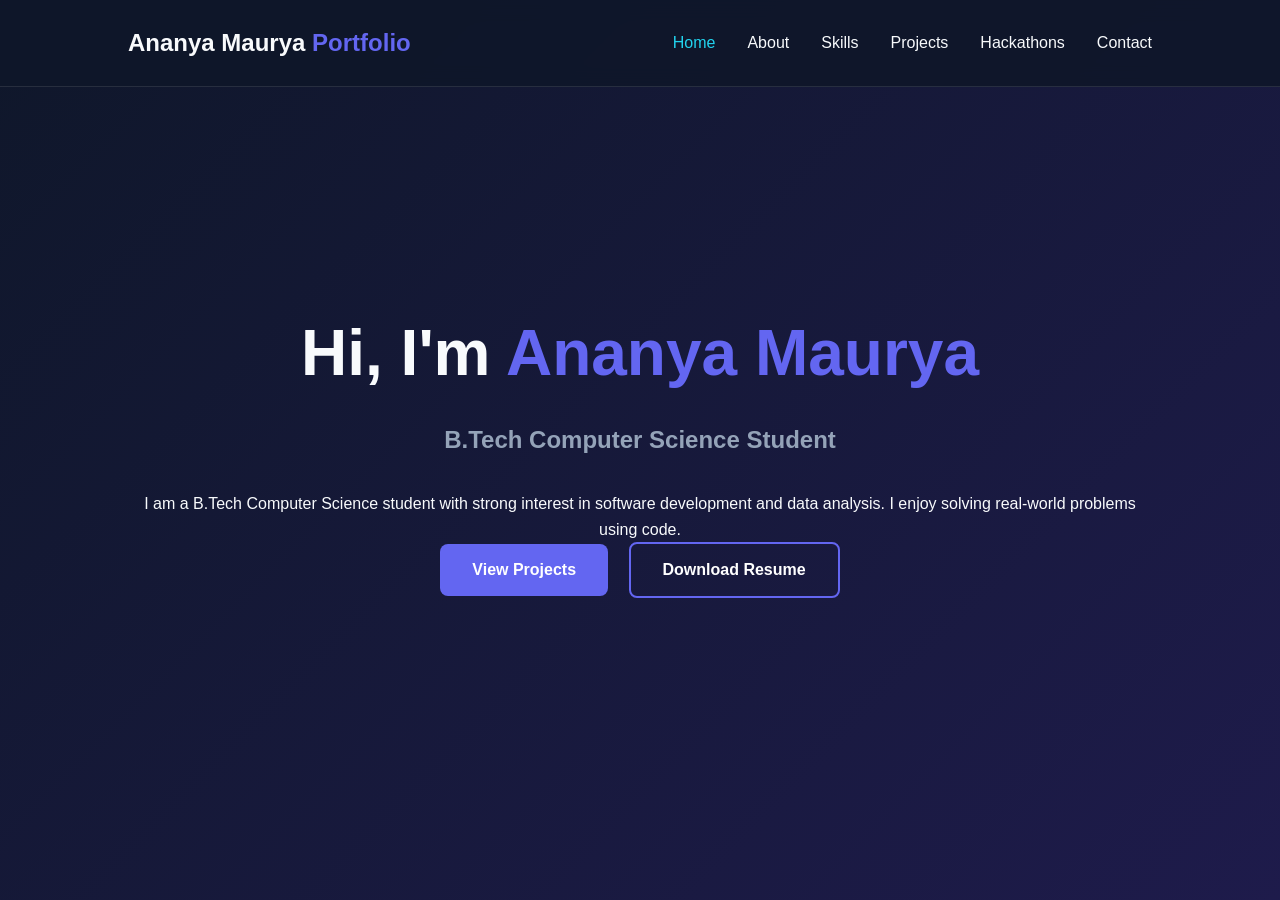
==== index.html @ 2896975a "Initial commit:Portfolio" ====
<!DOCTYPE html>
<html lang="en">
<head>
    <meta charset="UTF-8">
    <meta name="viewport" content="width=device-width, initial-scale=1.0">
    <title>Portfolio | Home</title>
    <link rel="stylesheet" href="style.css">
</head>
<body>
    <nav class="navbar">
        <div class="logo">Ananya Maurya<span> Portfolio</span></div>
        <ul class="nav-links">
            <li><a href="index.html" class="active">Home</a></li>
            <li><a href="about.html">About</a></li>
            <li><a href="skills.html">Skills</a></li>
            <li><a href="projects.html">Projects</a></li>
            <li><a href="hackathons.html">Hackathons</a></li>
            <li><a href="contact.html">Contact</a></li>
        </ul>
    </nav>

    <section class="hero fade-in">
        <div class="hero-content">
            <h1>Hi, I'm <span class="highlight">Ananya Maurya</span></h1>
            <h3>B.Tech Computer Science Student</h3>
            <p>I am a B.Tech Computer Science student with strong interest in software development and data analysis. I enjoy solving real-world problems using code.</p>
            <div class="hero-btns">
                <a href="projects.html" class="btn primary">View Projects</a>
                <a href="Ananya_resume.pdf" class="btn secondary">Download Resume</a>
            </div>
        </div>
    </section>

    <script src="script.js"></script>
</body>
</html>
---- style.css ----
/* Core Variables & Reset */
:root {
    --primary: #6366f1;
    --secondary: #a855f7;
    --bg-dark: #0f172a;
    --bg-card: rgba(30, 41, 59, 0.7);
    --text-white: #f8fafc;
    --text-gray: #94a3b8;
    --accent: #22d3ee;
}

* {
    margin: 0;
    padding: 0;
    box-sizing: border-box;
    font-family: 'Segoe UI', Tahoma, Geneva, Verdana, sans-serif;
}

body {
    background: linear-gradient(135deg, #0f172a 0%, #1e1b4b 100%);
    color: var(--text-white);
    min-height: 100vh;
    line-height: 1.6;
}

/* Navbar */
.navbar {
    position: fixed;
    top: 0;
    width: 100%;
    display: flex;
    justify-content: space-between;
    align-items: center;
    padding: 1.5rem 10%;
    background: rgba(15, 23, 42, 0.9);
    backdrop-filter: blur(10px);
    z-index: 1000;
    border-bottom: 1px solid rgba(255, 255, 255, 0.1);
}

.logo {
    font-size: 1.5rem;
    font-weight: bold;
}

.logo span {
    color: var(--primary);
}

.nav-links {
    display: flex;
    list-style: none;
}

.nav-links li {
    margin-left: 2rem;
}

.nav-links a {
    text-decoration: none;
    color: var(--text-white);
    font-weight: 500;
    transition: 0.3s;
}

.nav-links a:hover, .nav-links a.active {
    color: var(--accent);
}

/* Hero Section */
.hero {
    height: 100vh;
    display: flex;
    align-items: center;
    justify-content: center;
    text-align: center;
    padding: 0 10%;
}

.highlight {
    color: var(--primary);
}

.hero h1 { font-size: 4rem; margin-bottom: 1rem; }
.hero h3 { font-size: 1.5rem; color: var(--text-gray); margin-bottom: 2rem; }

/* Buttons */
.btn {
    padding: 0.8rem 2rem;
    border-radius: 8px;
    text-decoration: none;
    font-weight: bold;
    transition: 0.3s;
    margin: 0 0.5rem;
    display: inline-block;
}

.primary { background: var(--primary); color: white; }
.secondary { border: 2px solid var(--primary); color: white; }
.primary:hover { background: var(--secondary); transform: translateY(-3px); }

/* Containers & Grid */
.container { padding: 100px 10%; min-height: 100vh; }
.section-title { font-size: 2.5rem; margin-bottom: 3rem; text-align: center; }

.skills-grid, .projects-grid {
    display: grid;
    grid-template-columns: repeat(auto-fit, minmax(280px, 1fr));
    gap: 2rem;
}

/* Cards */
.skill-card, .project-card, .contact-card {
    background: var(--bg-card);
    padding: 2rem;
    border-radius: 15px;
    border: 1px solid rgba(255, 255, 255, 0.1);
    transition: 0.3s;
}

.project-card:hover { border-color: var(--accent); transform: scale(1.02); }

/* Progress Bars */
.progress-section { margin-top: 3rem; max-width: 600px; margin-inline: auto; }
.skill-bar { margin-bottom: 1.5rem; }
.bar-bg { background: #334155; height: 10px; border-radius: 5px; margin-top: 5px; }
.bar-fill { background: var(--accent); height: 100%; border-radius: 5px; }

/* Hackathons */
.hack-item {
    background: var(--bg-card);
    padding: 1.5rem;
    border-left: 4px solid var(--primary);
    margin-bottom: 1.5rem;
}

.hack-status { color: var(--accent); font-size: 0.8rem; font-weight: bold; text-transform: uppercase; }
.status-done { color: #10b981; }

/* Animations */
.fade-in {
    animation: fadeIn 1s ease-in;
}

@keyframes fadeIn {
    from { opacity: 0; transform: translateY(20px); }
    to { opacity: 1; transform: translateY(0); }
}

/* Mobile Responsive */
@media (max-width: 768px) {
    .nav-links { display: none; } /* Add burger menu for full production */
    .hero h1 { font-size: 2.5rem; }
}
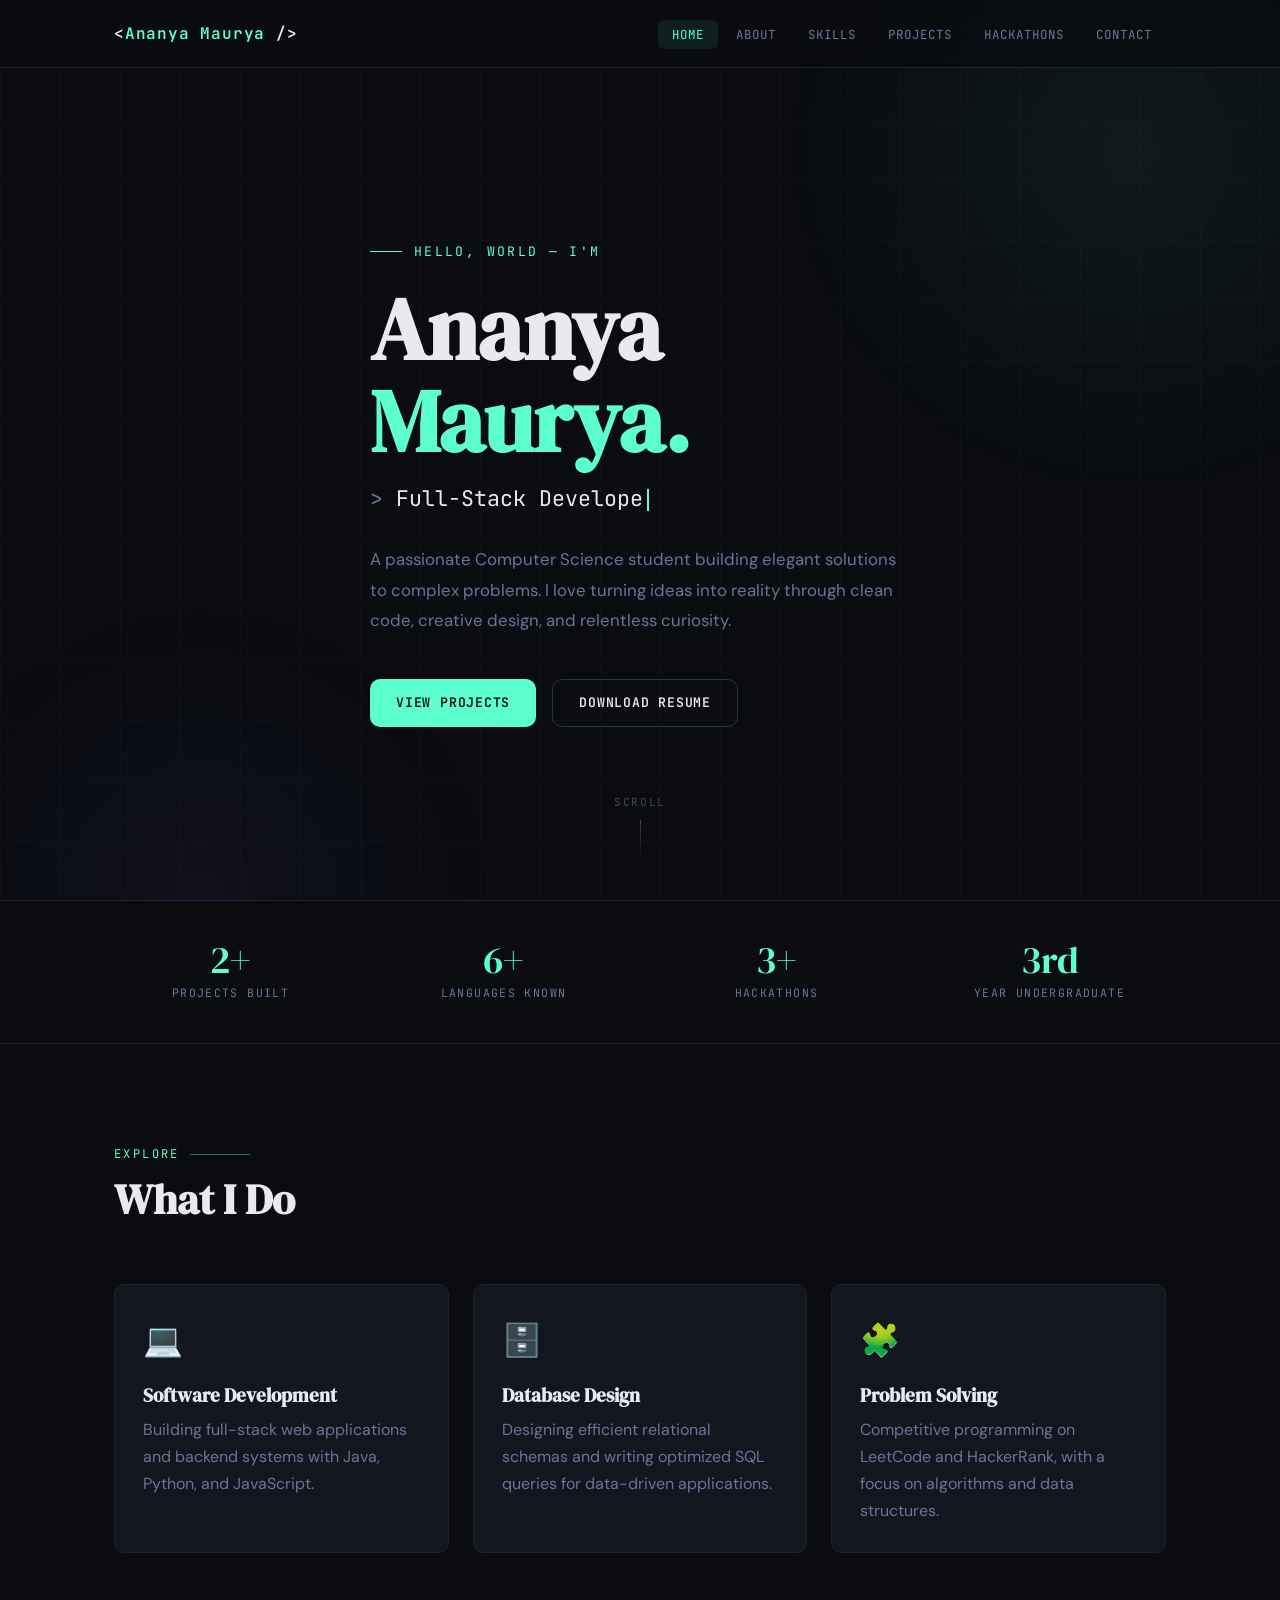
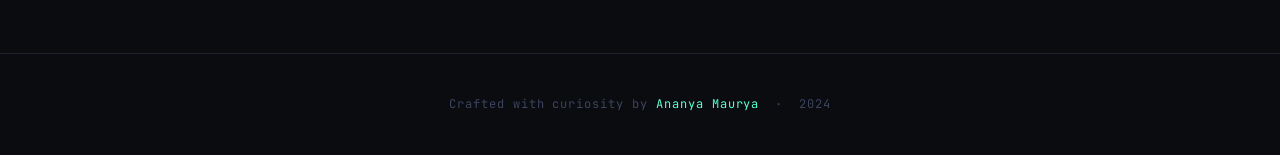
==== commit 560f51db: "Updated full portfolio(multi-page)" ====
--- a/index.html
+++ b/index.html
@@ -1,36 +1,127 @@
 <!DOCTYPE html>
 <html lang="en">
 <head>
-    <meta charset="UTF-8">
-    <meta name="viewport" content="width=device-width, initial-scale=1.0">
-    <title>Portfolio | Home</title>
-    <link rel="stylesheet" href="style.css">
+  <meta charset="UTF-8" />
+  <meta name="viewport" content="width=device-width, initial-scale=1.0" />
+  <meta name="description" content="Aryan Sharma — B.Tech CSE Student, Developer & Problem Solver" />
+  <title>Aryan Sharma — Portfolio</title>
+  <link rel="stylesheet" href="style.css" />
 </head>
 <body>
-    <nav class="navbar">
-        <div class="logo">Ananya Maurya<span> Portfolio</span></div>
-        <ul class="nav-links">
-            <li><a href="index.html" class="active">Home</a></li>
-            <li><a href="about.html">About</a></li>
-            <li><a href="skills.html">Skills</a></li>
-            <li><a href="projects.html">Projects</a></li>
-            <li><a href="hackathons.html">Hackathons</a></li>
-            <li><a href="contact.html">Contact</a></li>
-        </ul>
-    </nav>
 
-    <section class="hero fade-in">
-        <div class="hero-content">
-            <h1>Hi, I'm <span class="highlight">Ananya Maurya</span></h1>
-            <h3>B.Tech Computer Science Student</h3>
-            <p>I am a B.Tech Computer Science student with strong interest in software development and data analysis. I enjoy solving real-world problems using code.</p>
-            <div class="hero-btns">
-                <a href="projects.html" class="btn primary">View Projects</a>
-                <a href="Ananya_resume.pdf" class="btn secondary">Download Resume</a>
-            </div>
+  <!-- ── Navbar ─────────────────────────────────────────── -->
+  <nav class="navbar" role="navigation" aria-label="Main navigation">
+    <div class="nav-inner">
+      <a href="index.html" class="nav-logo mono">&lt;<span>Ananya Maurya</span> /&gt;</a>
+      <ul class="nav-links" role="list">
+        <li><a href="index.html">Home</a></li>
+        <li><a href="about.html">About</a></li>
+        <li><a href="skills.html">Skills</a></li>
+        <li><a href="projects.html">Projects</a></li>
+        <li><a href="hackathons.html">Hackathons</a></li>
+        <li><a href="contact.html">Contact</a></li>
+      </ul>
+      <button class="nav-toggle" aria-label="Toggle menu" aria-expanded="false">
+        <span></span><span></span><span></span>
+      </button>
+    </div>
+  </nav>
+
+  <!-- ── Hero ───────────────────────────────────────────── -->
+  <main>
+    <section class="hero">
+      <div class="hero-glow"  aria-hidden="true"></div>
+      <div class="hero-glow-2" aria-hidden="true"></div>
+
+      <div class="container hero-content">
+        <p class="hero-pretitle fade-in stagger-child">Hello, World — I'm</p>
+
+        <h1 class="hero-name fade-in stagger-child">
+          Ananya<br><span class="accent">Maurya.</span>
+        </h1>
+
+        <p class="hero-role fade-in stagger-child">
+          &gt;&nbsp;<span class="role-text"></span><span class="cursor" aria-hidden="true"></span>
+        </p>
+
+        <p class="hero-desc fade-in stagger-child">
+          A passionate Computer Science student building elegant solutions to complex problems.
+          I love turning ideas into reality through clean code, creative design, and relentless curiosity.
+        </p>
+
+        <div class="hero-cta fade-in stagger-child">
+          <a href="projects.html" class="btn btn-primary">View Projects</a>
+          <a href="Ananya_resume.pdf" class="btn btn-outline" download>Download Resume</a>
         </div>
+      </div>
+
+      <div class="hero-scroll" aria-hidden="true">scroll</div>
     </section>
 
-    <script src="script.js"></script>
+    <!-- ── Stats ──────────────────────────────────────────── -->
+    <section class="stats-strip" aria-label="Quick stats">
+      <div class="container">
+        <div class="stats-grid">
+          <div class="fade-in">
+            <div class="stat-number">2+</div>
+            <div class="stat-label">Projects Built</div>
+          </div>
+          <div class="fade-in">
+            <div class="stat-number">6+</div>
+            <div class="stat-label">Languages Known</div>
+          </div>
+          <div class="fade-in">
+            <div class="stat-number">3+</div>
+            <div class="stat-label">Hackathons</div>
+          </div>
+          <div class="fade-in">
+            <div class="stat-number">3rd</div>
+            <div class="stat-label">Year Undergraduate</div>
+          </div>
+        </div>
+      </div>
+    </section>
+
+    <!-- ── Quick links ────────────────────────────────────── -->
+    <section class="section">
+      <div class="container">
+        <div class="section-label">Explore</div>
+        <h2 class="section-title">What I Do</h2>
+
+        <div class="projects-grid">
+
+          <article class="card fade-in">
+            <div style="font-size:2rem;margin-bottom:16px;">💻</div>
+            <h3 style="margin-bottom:10px;">Software Development</h3>
+            <p>Building full-stack web applications and backend systems with Java, Python, and JavaScript.</p>
+          </article>
+
+          <article class="card fade-in">
+            <div style="font-size:2rem;margin-bottom:16px;">🗄️</div>
+            <h3 style="margin-bottom:10px;">Database Design</h3>
+            <p>Designing efficient relational schemas and writing optimized SQL queries for data-driven applications.</p>
+          </article>
+
+          <article class="card fade-in">
+            <div style="font-size:2rem;margin-bottom:16px;">🧩</div>
+            <h3 style="margin-bottom:10px;">Problem Solving</h3>
+            <p>Competitive programming on LeetCode and HackerRank, with a focus on algorithms and data structures.</p>
+          </article>
+
+        </div>
+      </div>
+    </section>
+  </main>
+
+  <!-- ── Footer ─────────────────────────────────────────── -->
+  <footer class="footer" role="contentinfo">
+    <div class="container">
+      <p class="footer-text">
+        Crafted with curiosity by <a href="index.html">Ananya Maurya</a> &nbsp;·&nbsp; 2024
+      </p>
+    </div>
+  </footer>
+
+  <script src="script.js"></script>
 </body>
-</html>+</html>
--- a/style.css
+++ b/style.css
@@ -1,154 +1,1074 @@
-/* Core Variables & Reset */
+/* ============================================================
+   PORTFOLIO — style.css
+   Theme: Dark terminal-meets-editorial
+   Fonts: DM Serif Display + JetBrains Mono + DM Sans
+   ============================================================ */
+ 
+@import url('https://fonts.googleapis.com/css2?family=DM+Serif+Display:ital@0;1&family=JetBrains+Mono:wght@300;400;600&family=DM+Sans:ital,opsz,wght@0,9..40,300;0,9..40,400;0,9..40,500;0,9..40,600;1,9..40,300&display=swap');
+ 
+/* ── Variables ───────────────────────────────────────────── */
 :root {
-    --primary: #6366f1;
-    --secondary: #a855f7;
-    --bg-dark: #0f172a;
-    --bg-card: rgba(30, 41, 59, 0.7);
-    --text-white: #f8fafc;
-    --text-gray: #94a3b8;
-    --accent: #22d3ee;
-}
-
-* {
-    margin: 0;
-    padding: 0;
-    box-sizing: border-box;
-    font-family: 'Segoe UI', Tahoma, Geneva, Verdana, sans-serif;
-}
-
+  --bg:          #0a0c10;
+  --bg-2:        #0f1117;
+  --bg-card:     #13161e;
+  --border:      #1e2230;
+  --border-glow: #2a3050;
+  --accent:      #5dffce;
+  --accent-2:    #7c6aff;
+  --accent-warm: #ff6b6b;
+  --text:        #e8eaf0;
+  --text-muted:  #6b7499;
+  --text-dim:    #3d4460;
+  --mono:        'JetBrains Mono', monospace;
+  --serif:       'DM Serif Display', serif;
+  --sans:        'DM Sans', sans-serif;
+  --radius:      10px;
+  --nav-h:       68px;
+  --transition:  0.3s cubic-bezier(0.4, 0, 0.2, 1);
+}
+ 
+/* ── Reset ───────────────────────────────────────────────── */
+*, *::before, *::after { box-sizing: border-box; margin: 0; padding: 0; }
+ 
+html { scroll-behavior: smooth; font-size: 16px; }
+ 
 body {
-    background: linear-gradient(135deg, #0f172a 0%, #1e1b4b 100%);
-    color: var(--text-white);
-    min-height: 100vh;
-    line-height: 1.6;
-}
-
-/* Navbar */
+  font-family: var(--sans);
+  background: var(--bg);
+  color: var(--text);
+  line-height: 1.7;
+  min-height: 100vh;
+  overflow-x: hidden;
+}
+ 
+/* Background grid texture */
+body::before {
+  content: '';
+  position: fixed;
+  inset: 0;
+  background-image:
+    linear-gradient(var(--border) 1px, transparent 1px),
+    linear-gradient(90deg, var(--border) 1px, transparent 1px);
+  background-size: 60px 60px;
+  opacity: 0.25;
+  pointer-events: none;
+  z-index: 0;
+}
+ 
+/* ── Typography ──────────────────────────────────────────── */
+h1, h2, h3 { font-family: var(--serif); line-height: 1.15; color: var(--text); }
+h1 { font-size: clamp(2.4rem, 6vw, 4.2rem); }
+h2 { font-size: clamp(1.8rem, 4vw, 2.6rem); }
+h3 { font-size: 1.2rem; }
+p  { color: var(--text-muted); }
+a  { color: inherit; text-decoration: none; }
+ 
+.mono { font-family: var(--mono); }
+ 
+/* ── Layout helpers ──────────────────────────────────────── */
+.container {
+  max-width: 1100px;
+  margin: 0 auto;
+  padding: 0 24px;
+  position: relative;
+  z-index: 1;
+}
+ 
+.section {
+  padding: 100px 0;
+}
+ 
+.section-label {
+  font-family: var(--mono);
+  font-size: 0.75rem;
+  letter-spacing: 0.2em;
+  text-transform: uppercase;
+  color: var(--accent);
+  margin-bottom: 12px;
+  display: flex;
+  align-items: center;
+  gap: 10px;
+}
+.section-label::after {
+  content: '';
+  flex: 1;
+  max-width: 60px;
+  height: 1px;
+  background: var(--accent);
+  opacity: 0.4;
+}
+ 
+.section-title {
+  margin-bottom: 60px;
+}
+ 
+/* ── Navbar ──────────────────────────────────────────────── */
 .navbar {
+  position: fixed;
+  top: 0; left: 0; right: 0;
+  height: var(--nav-h);
+  z-index: 1000;
+  background: rgba(10, 12, 16, 0.85);
+  backdrop-filter: blur(18px);
+  -webkit-backdrop-filter: blur(18px);
+  border-bottom: 1px solid var(--border);
+  display: flex;
+  align-items: center;
+}
+ 
+.nav-inner {
+  width: 100%;
+  max-width: 1100px;
+  margin: 0 auto;
+  padding: 0 24px;
+  display: flex;
+  align-items: center;
+  justify-content: space-between;
+}
+ 
+.nav-logo {
+  font-family: var(--mono);
+  font-size: 1rem;
+  font-weight: 600;
+  color: var(--text);
+  letter-spacing: 0.05em;
+}
+ 
+.nav-logo span { color: var(--accent); }
+ 
+.nav-links {
+  display: flex;
+  align-items: center;
+  gap: 4px;
+  list-style: none;
+}
+ 
+.nav-links a {
+  font-family: var(--mono);
+  font-size: 0.78rem;
+  letter-spacing: 0.08em;
+  text-transform: uppercase;
+  color: var(--text-muted);
+  padding: 6px 14px;
+  border-radius: 6px;
+  transition: color var(--transition), background var(--transition);
+}
+ 
+.nav-links a:hover {
+  color: var(--text);
+  background: var(--bg-card);
+}
+ 
+.nav-links a.active {
+  color: var(--accent);
+  background: rgba(93, 255, 206, 0.08);
+}
+ 
+/* Hamburger */
+.nav-toggle {
+  display: none;
+  flex-direction: column;
+  gap: 5px;
+  cursor: pointer;
+  padding: 6px;
+  background: none;
+  border: none;
+}
+.nav-toggle span {
+  display: block;
+  width: 24px;
+  height: 2px;
+  background: var(--text);
+  border-radius: 2px;
+  transition: var(--transition);
+}
+.nav-toggle.open span:nth-child(1) { transform: translateY(7px) rotate(45deg); }
+.nav-toggle.open span:nth-child(2) { opacity: 0; }
+.nav-toggle.open span:nth-child(3) { transform: translateY(-7px) rotate(-45deg); }
+ 
+/* ── Buttons ─────────────────────────────────────────────── */
+.btn {
+  display: inline-flex;
+  align-items: center;
+  gap: 8px;
+  padding: 12px 26px;
+  border-radius: var(--radius);
+  font-family: var(--mono);
+  font-size: 0.82rem;
+  font-weight: 600;
+  letter-spacing: 0.06em;
+  text-transform: uppercase;
+  cursor: pointer;
+  border: none;
+  transition: var(--transition);
+}
+ 
+.btn-primary {
+  background: var(--accent);
+  color: #0a0c10;
+}
+.btn-primary:hover {
+  background: #fff;
+  transform: translateY(-2px);
+  box-shadow: 0 0 30px rgba(93, 255, 206, 0.35);
+}
+ 
+.btn-outline {
+  background: transparent;
+  color: var(--text);
+  border: 1px solid var(--border-glow);
+}
+.btn-outline:hover {
+  border-color: var(--accent);
+  color: var(--accent);
+  transform: translateY(-2px);
+}
+ 
+.btn-ghost {
+  background: transparent;
+  color: var(--accent);
+  border: 1px solid rgba(93,255,206,0.3);
+  padding: 8px 18px;
+  font-size: 0.76rem;
+}
+.btn-ghost:hover {
+  background: rgba(93,255,206,0.08);
+  border-color: var(--accent);
+}
+ 
+/* ── Card base ───────────────────────────────────────────── */
+.card {
+  background: var(--bg-card);
+  border: 1px solid var(--border);
+  border-radius: var(--radius);
+  padding: 28px;
+  transition: border-color var(--transition), transform var(--transition), box-shadow var(--transition);
+}
+.card:hover {
+  border-color: var(--border-glow);
+  transform: translateY(-4px);
+  box-shadow: 0 16px 48px rgba(0,0,0,0.4);
+}
+ 
+/* ── Tag / Badge ─────────────────────────────────────────── */
+.tag {
+  display: inline-block;
+  font-family: var(--mono);
+  font-size: 0.7rem;
+  padding: 3px 10px;
+  border-radius: 100px;
+  border: 1px solid var(--border-glow);
+  color: var(--text-muted);
+  letter-spacing: 0.05em;
+}
+ 
+.tag-accent {
+  border-color: rgba(93,255,206,0.3);
+  color: var(--accent);
+  background: rgba(93,255,206,0.06);
+}
+ 
+.tag-purple {
+  border-color: rgba(124,106,255,0.3);
+  color: var(--accent-2);
+  background: rgba(124,106,255,0.06);
+}
+ 
+.tag-red {
+  border-color: rgba(255,107,107,0.3);
+  color: var(--accent-warm);
+  background: rgba(255,107,107,0.06);
+}
+ 
+/* ── Divider ─────────────────────────────────────────────── */
+.divider {
+  height: 1px;
+  background: linear-gradient(90deg, transparent, var(--border-glow), transparent);
+  margin: 0;
+}
+ 
+/* ── Scroll fade-in ──────────────────────────────────────── */
+.fade-in {
+  opacity: 0;
+  transform: translateY(24px);
+  transition: opacity 0.6s ease, transform 0.6s ease;
+}
+.fade-in.visible {
+  opacity: 1;
+  transform: translateY(0);
+}
+ 
+/* ── Cursor blink ────────────────────────────────────────── */
+.cursor {
+  display: inline-block;
+  width: 2px;
+  height: 1em;
+  background: var(--accent);
+  margin-left: 4px;
+  vertical-align: middle;
+  animation: blink 1s step-end infinite;
+}
+@keyframes blink { 50% { opacity: 0; } }
+ 
+/* ── Glow line decoration ────────────────────────────────── */
+.glow-line {
+  width: 48px;
+  height: 3px;
+  background: linear-gradient(90deg, var(--accent), var(--accent-2));
+  border-radius: 2px;
+  margin-bottom: 24px;
+}
+ 
+/* ============================================================
+   HOME PAGE
+   ============================================================ */
+ 
+.hero {
+  min-height: 100vh;
+  display: flex;
+  align-items: center;
+  position: relative;
+  overflow: hidden;
+}
+ 
+.hero-glow {
+  position: absolute;
+  top: -200px;
+  right: -200px;
+  width: 700px;
+  height: 700px;
+  background: radial-gradient(circle, rgba(93,255,206,0.06) 0%, transparent 70%);
+  pointer-events: none;
+}
+ 
+.hero-glow-2 {
+  position: absolute;
+  bottom: -300px;
+  left: -100px;
+  width: 600px;
+  height: 600px;
+  background: radial-gradient(circle, rgba(124,106,255,0.05) 0%, transparent 70%);
+  pointer-events: none;
+}
+ 
+.hero-content {
+  padding-top: var(--nav-h);
+  position: relative;
+  z-index: 1;
+}
+ 
+.hero-pretitle {
+  font-family: var(--mono);
+  font-size: 0.82rem;
+  color: var(--accent);
+  letter-spacing: 0.18em;
+  text-transform: uppercase;
+  margin-bottom: 20px;
+  display: flex;
+  align-items: center;
+  gap: 12px;
+}
+ 
+.hero-pretitle::before {
+  content: '';
+  width: 32px;
+  height: 1px;
+  background: var(--accent);
+}
+ 
+.hero-name {
+  font-family: var(--serif);
+  font-size: clamp(3rem, 8vw, 5.5rem);
+  line-height: 1.05;
+  margin-bottom: 12px;
+}
+ 
+.hero-name .accent { color: var(--accent); }
+ 
+.hero-role {
+  font-family: var(--mono);
+  font-size: clamp(1rem, 2.5vw, 1.35rem);
+  color: var(--text-muted);
+  margin-bottom: 28px;
+}
+ 
+.hero-role .role-text { color: var(--text); }
+ 
+.hero-desc {
+  max-width: 540px;
+  font-size: 1.05rem;
+  color: var(--text-muted);
+  margin-bottom: 44px;
+  line-height: 1.8;
+}
+ 
+.hero-cta {
+  display: flex;
+  gap: 16px;
+  flex-wrap: wrap;
+}
+ 
+.hero-scroll {
+  position: absolute;
+  bottom: 40px;
+  left: 50%;
+  transform: translateX(-50%);
+  display: flex;
+  flex-direction: column;
+  align-items: center;
+  gap: 8px;
+  font-family: var(--mono);
+  font-size: 0.7rem;
+  letter-spacing: 0.15em;
+  text-transform: uppercase;
+  color: var(--text-dim);
+  animation: bounce 2s ease-in-out infinite;
+}
+ 
+.hero-scroll::after {
+  content: '';
+  width: 1px;
+  height: 40px;
+  background: linear-gradient(to bottom, var(--text-dim), transparent);
+}
+ 
+@keyframes bounce {
+  0%, 100% { transform: translateX(-50%) translateY(0); }
+  50%       { transform: translateX(-50%) translateY(-8px); }
+}
+ 
+/* Stats strip */
+.stats-strip {
+  padding: 40px 0;
+  border-top: 1px solid var(--border);
+  border-bottom: 1px solid var(--border);
+}
+ 
+.stats-grid {
+  display: grid;
+  grid-template-columns: repeat(auto-fit, minmax(160px, 1fr));
+  gap: 40px;
+  text-align: center;
+}
+ 
+.stat-number {
+  font-family: var(--serif);
+  font-size: 2.4rem;
+  color: var(--accent);
+  line-height: 1;
+  margin-bottom: 4px;
+}
+ 
+.stat-label {
+  font-family: var(--mono);
+  font-size: 0.72rem;
+  letter-spacing: 0.12em;
+  text-transform: uppercase;
+  color: var(--text-muted);
+}
+ 
+/* ============================================================
+   ABOUT PAGE
+   ============================================================ */
+ 
+.about-grid {
+  display: grid;
+  grid-template-columns: 1fr 1fr;
+  gap: 60px;
+  align-items: start;
+}
+ 
+.about-avatar {
+  position: relative;
+}
+ 
+.avatar-frame {
+  width: 100%;
+  aspect-ratio: 1;
+  background: var(--bg-card);
+  border: 1px solid var(--border);
+  border-radius: var(--radius);
+  display: flex;
+  align-items: center;
+  justify-content: center;
+  overflow: hidden;
+  position: relative;
+}
+ 
+.avatar-initials {
+  font-family: var(--serif);
+  font-size: 6rem;
+  color: var(--border-glow);
+  position: relative;
+  z-index: 1;
+}
+ 
+.avatar-frame::before {
+  content: '';
+  position: absolute;
+  inset: 0;
+  background: radial-gradient(circle at 30% 30%, rgba(93,255,206,0.08), transparent 60%);
+}
+ 
+.avatar-badge {
+  position: absolute;
+  bottom: -12px;
+  right: -12px;
+  background: var(--bg-card);
+  border: 1px solid var(--border);
+  padding: 10px 16px;
+  border-radius: var(--radius);
+  font-family: var(--mono);
+  font-size: 0.75rem;
+  color: var(--accent);
+}
+ 
+.about-text p { margin-bottom: 18px; }
+ 
+.edu-timeline {
+  margin-top: 36px;
+}
+ 
+.edu-item {
+  position: relative;
+  padding-left: 24px;
+  padding-bottom: 28px;
+  border-left: 1px solid var(--border);
+}
+ 
+.edu-item:last-child { border-left-color: transparent; padding-bottom: 0; }
+ 
+.edu-item::before {
+  content: '';
+  position: absolute;
+  left: -5px; top: 4px;
+  width: 9px; height: 9px;
+  border-radius: 50%;
+  background: var(--accent);
+  box-shadow: 0 0 10px rgba(93,255,206,0.5);
+}
+ 
+.edu-year {
+  font-family: var(--mono);
+  font-size: 0.72rem;
+  color: var(--accent);
+  letter-spacing: 0.1em;
+  margin-bottom: 4px;
+}
+ 
+.edu-degree { font-weight: 600; font-size: 0.95rem; margin-bottom: 2px; }
+.edu-school { font-size: 0.85rem; color: var(--text-muted); }
+ 
+.goals-grid {
+  display: grid;
+  grid-template-columns: 1fr 1fr;
+  gap: 16px;
+  margin-top: 20px;
+}
+ 
+.goal-card {
+  background: var(--bg-card);
+  border: 1px solid var(--border);
+  border-radius: var(--radius);
+  padding: 20px;
+  transition: border-color var(--transition);
+}
+.goal-card:hover { border-color: var(--border-glow); }
+ 
+.goal-icon {
+  font-size: 1.4rem;
+  margin-bottom: 8px;
+}
+ 
+.goal-card h4 { font-size: 0.9rem; margin-bottom: 4px; }
+.goal-card p  { font-size: 0.82rem; }
+ 
+/* ============================================================
+   SKILLS PAGE
+   ============================================================ */
+ 
+.skills-categories {
+  display: grid;
+  grid-template-columns: repeat(auto-fit, minmax(300px, 1fr));
+  gap: 28px;
+}
+ 
+.skill-category h3 {
+  font-family: var(--mono);
+  font-size: 0.78rem;
+  letter-spacing: 0.15em;
+  text-transform: uppercase;
+  color: var(--accent);
+  margin-bottom: 20px;
+  padding-bottom: 12px;
+  border-bottom: 1px solid var(--border);
+}
+ 
+.skill-item {
+  margin-bottom: 18px;
+}
+ 
+.skill-header {
+  display: flex;
+  justify-content: space-between;
+  align-items: center;
+  margin-bottom: 8px;
+}
+ 
+.skill-name {
+  font-family: var(--mono);
+  font-size: 0.85rem;
+  color: var(--text);
+}
+ 
+.skill-pct {
+  font-family: var(--mono);
+  font-size: 0.75rem;
+  color: var(--text-muted);
+}
+ 
+.skill-bar {
+  height: 4px;
+  background: var(--border);
+  border-radius: 100px;
+  overflow: hidden;
+}
+ 
+.skill-fill {
+  height: 100%;
+  border-radius: 100px;
+  background: linear-gradient(90deg, var(--accent), var(--accent-2));
+  width: 0;
+  transition: width 1s cubic-bezier(0.4, 0, 0.2, 1);
+}
+ 
+.skill-fill.animated { width: var(--w); }
+ 
+/* Tech cloud */
+.tech-cloud {
+  margin-top: 60px;
+  text-align: center;
+}
+ 
+.tech-cloud h3 {
+  font-family: var(--mono);
+  font-size: 0.78rem;
+  letter-spacing: 0.15em;
+  text-transform: uppercase;
+  color: var(--text-muted);
+  margin-bottom: 24px;
+}
+ 
+.tech-tags {
+  display: flex;
+  flex-wrap: wrap;
+  gap: 10px;
+  justify-content: center;
+}
+ 
+/* ============================================================
+   PROJECTS PAGE
+   ============================================================ */
+ 
+.projects-grid {
+  display: grid;
+  grid-template-columns: repeat(auto-fit, minmax(320px, 1fr));
+  gap: 24px;
+}
+ 
+.project-card {
+  background: var(--bg-card);
+  border: 1px solid var(--border);
+  border-radius: var(--radius);
+  overflow: hidden;
+  display: flex;
+  flex-direction: column;
+  transition: border-color var(--transition), transform var(--transition), box-shadow var(--transition);
+}
+ 
+.project-card:hover {
+  border-color: var(--border-glow);
+  transform: translateY(-6px);
+  box-shadow: 0 20px 60px rgba(0,0,0,0.45);
+}
+ 
+.project-banner {
+  height: 160px;
+  display: flex;
+  align-items: center;
+  justify-content: center;
+  position: relative;
+  overflow: hidden;
+}
+ 
+.project-banner .icon {
+  font-size: 2.8rem;
+  position: relative;
+  z-index: 1;
+}
+ 
+.project-body {
+  padding: 24px;
+  display: flex;
+  flex-direction: column;
+  flex: 1;
+}
+ 
+.project-number {
+  font-family: var(--mono);
+  font-size: 0.7rem;
+  color: var(--text-dim);
+  letter-spacing: 0.1em;
+  margin-bottom: 8px;
+}
+ 
+.project-title {
+  font-family: var(--serif);
+  font-size: 1.25rem;
+  color: var(--text);
+  margin-bottom: 10px;
+}
+ 
+.project-desc {
+  font-size: 0.88rem;
+  color: var(--text-muted);
+  line-height: 1.7;
+  margin-bottom: 18px;
+  flex: 1;
+}
+ 
+.project-stack {
+  display: flex;
+  flex-wrap: wrap;
+  gap: 6px;
+  margin-bottom: 20px;
+}
+ 
+.project-links {
+  display: flex;
+  gap: 10px;
+}
+ 
+/* Featured project */
+.project-card.featured {
+  grid-column: 1 / -1;
+  flex-direction: row;
+}
+ 
+.project-card.featured .project-banner {
+  width: 280px;
+  min-width: 280px;
+  height: auto;
+}
+ 
+.project-card.featured .project-body { padding: 32px; }
+ 
+/* ============================================================
+   HACKATHONS PAGE
+   ============================================================ */
+ 
+.hackathons-list {
+  display: flex;
+  flex-direction: column;
+  gap: 20px;
+}
+ 
+.hackathon-card {
+  background: var(--bg-card);
+  border: 1px solid var(--border);
+  border-radius: var(--radius);
+  padding: 28px 32px;
+  display: grid;
+  grid-template-columns: 1fr auto;
+  gap: 20px;
+  align-items: start;
+  transition: border-color var(--transition), transform var(--transition);
+}
+ 
+.hackathon-card:hover {
+  border-color: var(--border-glow);
+  transform: translateX(4px);
+}
+ 
+.hack-meta {
+  display: flex;
+  align-items: center;
+  gap: 12px;
+  margin-bottom: 10px;
+}
+ 
+.hack-date {
+  font-family: var(--mono);
+  font-size: 0.72rem;
+  color: var(--text-dim);
+  letter-spacing: 0.08em;
+}
+ 
+.hack-title {
+  font-family: var(--serif);
+  font-size: 1.3rem;
+  color: var(--text);
+  margin-bottom: 8px;
+}
+ 
+.hack-org {
+  font-family: var(--mono);
+  font-size: 0.75rem;
+  color: var(--accent);
+  margin-bottom: 12px;
+}
+ 
+.hack-desc {
+  font-size: 0.88rem;
+  color: var(--text-muted);
+  max-width: 600px;
+}
+ 
+.hack-tags {
+  display: flex;
+  flex-wrap: wrap;
+  gap: 6px;
+  margin-top: 14px;
+}
+ 
+.status-badge {
+  display: inline-flex;
+  align-items: center;
+  gap: 6px;
+  font-family: var(--mono);
+  font-size: 0.72rem;
+  letter-spacing: 0.08em;
+  padding: 6px 14px;
+  border-radius: 100px;
+  white-space: nowrap;
+}
+ 
+.status-won {
+  background: rgba(93,255,206,0.1);
+  border: 1px solid rgba(93,255,206,0.3);
+  color: var(--accent);
+}
+ 
+.status-participated {
+  background: rgba(124,106,255,0.1);
+  border: 1px solid rgba(124,106,255,0.3);
+  color: var(--accent-2);
+}
+ 
+.status-ongoing {
+  background: rgba(255,107,107,0.1);
+  border: 1px solid rgba(255,107,107,0.3);
+  color: var(--accent-warm);
+}
+ 
+.status-badge .dot {
+  width: 6px;
+  height: 6px;
+  border-radius: 50%;
+  background: currentColor;
+}
+ 
+.status-ongoing .dot { animation: pulse 1.5s ease-in-out infinite; }
+ 
+@keyframes pulse {
+  0%, 100% { opacity: 1; }
+  50%       { opacity: 0.3; }
+}
+ 
+/* ============================================================
+   CONTACT PAGE
+   ============================================================ */
+ 
+.contact-grid {
+  display: grid;
+  grid-template-columns: 1fr 1fr;
+  gap: 60px;
+  align-items: start;
+}
+ 
+.contact-intro p { margin-bottom: 16px; }
+ 
+.contact-email {
+  display: inline-flex;
+  align-items: center;
+  gap: 10px;
+  font-family: var(--mono);
+  font-size: 1rem;
+  color: var(--accent);
+  padding: 14px 20px;
+  border: 1px solid rgba(93,255,206,0.25);
+  border-radius: var(--radius);
+  margin-top: 12px;
+  transition: var(--transition);
+}
+.contact-email:hover {
+  background: rgba(93,255,206,0.06);
+  border-color: var(--accent);
+}
+ 
+.social-links {
+  margin-top: 36px;
+}
+ 
+.social-links h3 {
+  font-family: var(--mono);
+  font-size: 0.75rem;
+  letter-spacing: 0.15em;
+  text-transform: uppercase;
+  color: var(--text-muted);
+  margin-bottom: 16px;
+}
+ 
+.social-list {
+  display: flex;
+  flex-direction: column;
+  gap: 10px;
+}
+ 
+.social-link {
+  display: flex;
+  align-items: center;
+  gap: 14px;
+  padding: 14px 18px;
+  background: var(--bg-card);
+  border: 1px solid var(--border);
+  border-radius: var(--radius);
+  transition: var(--transition);
+  color: var(--text);
+}
+ 
+.social-link:hover {
+  border-color: var(--border-glow);
+  transform: translateX(4px);
+  color: var(--text);
+}
+ 
+.social-link:hover .social-icon { color: var(--accent); }
+ 
+.social-icon {
+  font-size: 1.25rem;
+  width: 32px;
+  text-align: center;
+  transition: color var(--transition);
+  color: var(--text-muted);
+}
+ 
+.social-info { flex: 1; }
+.social-name { font-weight: 600; font-size: 0.9rem; }
+.social-handle { font-family: var(--mono); font-size: 0.76rem; color: var(--text-muted); }
+ 
+.social-arrow { color: var(--text-dim); font-size: 0.9rem; }
+ 
+/* Contact panel right */
+.contact-panel {
+  background: var(--bg-card);
+  border: 1px solid var(--border);
+  border-radius: var(--radius);
+  padding: 36px;
+}
+ 
+.contact-panel h3 {
+  font-family: var(--serif);
+  font-size: 1.4rem;
+  margin-bottom: 8px;
+}
+ 
+.contact-panel > p { margin-bottom: 28px; font-size: 0.9rem; }
+ 
+.form-group { margin-bottom: 18px; }
+ 
+.form-label {
+  display: block;
+  font-family: var(--mono);
+  font-size: 0.72rem;
+  letter-spacing: 0.1em;
+  text-transform: uppercase;
+  color: var(--text-muted);
+  margin-bottom: 8px;
+}
+ 
+.form-input,
+.form-textarea {
+  width: 100%;
+  background: var(--bg);
+  border: 1px solid var(--border);
+  border-radius: var(--radius);
+  padding: 12px 16px;
+  font-family: var(--sans);
+  font-size: 0.9rem;
+  color: var(--text);
+  outline: none;
+  transition: border-color var(--transition);
+}
+ 
+.form-input:focus,
+.form-textarea:focus { border-color: var(--accent); }
+ 
+.form-textarea { resize: vertical; min-height: 120px; }
+ 
+/* ── Footer ──────────────────────────────────────────────── */
+.footer {
+  padding: 40px 0;
+  border-top: 1px solid var(--border);
+  text-align: center;
+  position: relative;
+  z-index: 1;
+}
+ 
+.footer-text {
+  font-family: var(--mono);
+  font-size: 0.75rem;
+  color: var(--text-dim);
+  letter-spacing: 0.08em;
+}
+ 
+.footer-text a { color: var(--accent); transition: opacity var(--transition); }
+.footer-text a:hover { opacity: 0.7; }
+ 
+/* ── Page header (inner pages) ───────────────────────────── */
+.page-header {
+  padding: calc(var(--nav-h) + 80px) 0 80px;
+  position: relative;
+  overflow: hidden;
+}
+ 
+.page-header-glow {
+  position: absolute;
+  top: -100px; left: -100px;
+  width: 500px; height: 500px;
+  background: radial-gradient(circle, rgba(93,255,206,0.05), transparent 70%);
+  pointer-events: none;
+}
+ 
+/* ============================================================
+   RESPONSIVE
+   ============================================================ */
+@media (max-width: 900px) {
+  .about-grid        { grid-template-columns: 1fr; }
+  .contact-grid      { grid-template-columns: 1fr; }
+  .project-card.featured { flex-direction: column; }
+  .project-card.featured .project-banner { width: 100%; height: 160px; }
+  .hackathon-card    { grid-template-columns: 1fr; }
+  .goals-grid        { grid-template-columns: 1fr; }
+}
+ 
+@media (max-width: 700px) {
+  .nav-links {
     position: fixed;
-    top: 0;
-    width: 100%;
-    display: flex;
-    justify-content: space-between;
-    align-items: center;
-    padding: 1.5rem 10%;
-    background: rgba(15, 23, 42, 0.9);
-    backdrop-filter: blur(10px);
-    z-index: 1000;
-    border-bottom: 1px solid rgba(255, 255, 255, 0.1);
-}
-
-.logo {
-    font-size: 1.5rem;
-    font-weight: bold;
-}
-
-.logo span {
-    color: var(--primary);
-}
-
-.nav-links {
-    display: flex;
-    list-style: none;
-}
-
-.nav-links li {
-    margin-left: 2rem;
-}
-
-.nav-links a {
-    text-decoration: none;
-    color: var(--text-white);
-    font-weight: 500;
-    transition: 0.3s;
-}
-
-.nav-links a:hover, .nav-links a.active {
-    color: var(--accent);
-}
-
-/* Hero Section */
-.hero {
-    height: 100vh;
-    display: flex;
-    align-items: center;
-    justify-content: center;
-    text-align: center;
-    padding: 0 10%;
-}
-
-.highlight {
-    color: var(--primary);
-}
-
-.hero h1 { font-size: 4rem; margin-bottom: 1rem; }
-.hero h3 { font-size: 1.5rem; color: var(--text-gray); margin-bottom: 2rem; }
-
-/* Buttons */
-.btn {
-    padding: 0.8rem 2rem;
-    border-radius: 8px;
-    text-decoration: none;
-    font-weight: bold;
-    transition: 0.3s;
-    margin: 0 0.5rem;
-    display: inline-block;
-}
-
-.primary { background: var(--primary); color: white; }
-.secondary { border: 2px solid var(--primary); color: white; }
-.primary:hover { background: var(--secondary); transform: translateY(-3px); }
-
-/* Containers & Grid */
-.container { padding: 100px 10%; min-height: 100vh; }
-.section-title { font-size: 2.5rem; margin-bottom: 3rem; text-align: center; }
-
-.skills-grid, .projects-grid {
-    display: grid;
-    grid-template-columns: repeat(auto-fit, minmax(280px, 1fr));
-    gap: 2rem;
-}
-
-/* Cards */
-.skill-card, .project-card, .contact-card {
-    background: var(--bg-card);
-    padding: 2rem;
-    border-radius: 15px;
-    border: 1px solid rgba(255, 255, 255, 0.1);
-    transition: 0.3s;
-}
-
-.project-card:hover { border-color: var(--accent); transform: scale(1.02); }
-
-/* Progress Bars */
-.progress-section { margin-top: 3rem; max-width: 600px; margin-inline: auto; }
-.skill-bar { margin-bottom: 1.5rem; }
-.bar-bg { background: #334155; height: 10px; border-radius: 5px; margin-top: 5px; }
-.bar-fill { background: var(--accent); height: 100%; border-radius: 5px; }
-
-/* Hackathons */
-.hack-item {
-    background: var(--bg-card);
-    padding: 1.5rem;
-    border-left: 4px solid var(--primary);
-    margin-bottom: 1.5rem;
-}
-
-.hack-status { color: var(--accent); font-size: 0.8rem; font-weight: bold; text-transform: uppercase; }
-.status-done { color: #10b981; }
-
-/* Animations */
-.fade-in {
-    animation: fadeIn 1s ease-in;
-}
-
-@keyframes fadeIn {
-    from { opacity: 0; transform: translateY(20px); }
-    to { opacity: 1; transform: translateY(0); }
-}
-
-/* Mobile Responsive */
-@media (max-width: 768px) {
-    .nav-links { display: none; } /* Add burger menu for full production */
-    .hero h1 { font-size: 2.5rem; }
+    top: var(--nav-h);
+    left: 0; right: 0;
+    background: rgba(10,12,16,0.97);
+    backdrop-filter: blur(18px);
+    flex-direction: column;
+    padding: 20px;
+    gap: 4px;
+    border-bottom: 1px solid var(--border);
+    transform: translateY(-110%);
+    transition: transform 0.35s ease;
+  }
+  .nav-links.open { transform: translateY(0); }
+  .nav-links a { padding: 12px 16px; width: 100%; }
+  .nav-toggle { display: flex; }
+  .hero-cta  { flex-direction: column; }
+  .hero-cta .btn { justify-content: center; }
 }
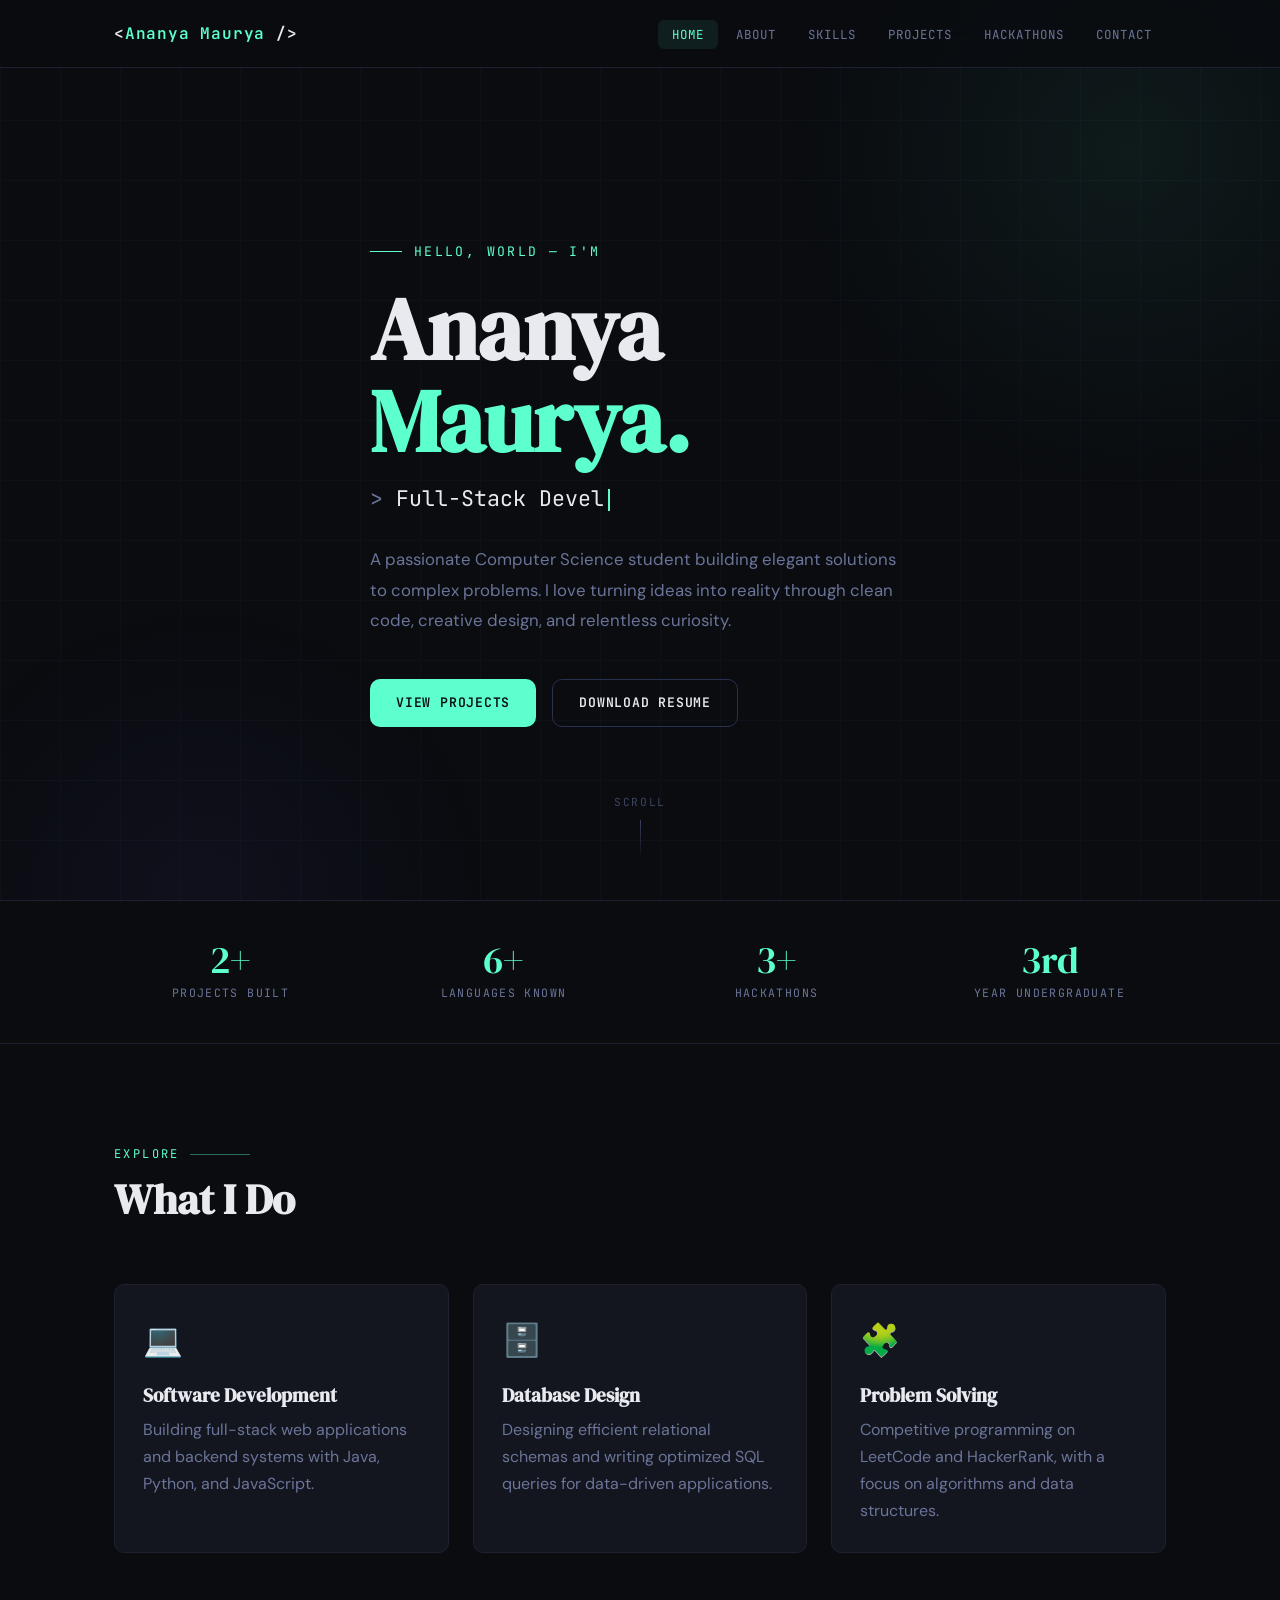
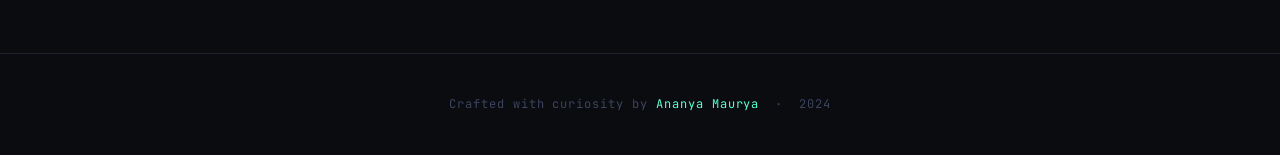
==== commit aed2dfa4: "Fixed some issues" ====
--- a/index.html
+++ b/index.html
@@ -3,8 +3,8 @@
 <head>
   <meta charset="UTF-8" />
   <meta name="viewport" content="width=device-width, initial-scale=1.0" />
-  <meta name="description" content="Aryan Sharma — B.Tech CSE Student, Developer & Problem Solver" />
-  <title>Aryan Sharma — Portfolio</title>
+  <meta name="description" content="Ananya Maurya — B.Tech CSE Student, Developer & Problem Solver" />
+  <title>Ananya Maurya — Portfolio</title>
   <link rel="stylesheet" href="style.css" />
 </head>
 <body>
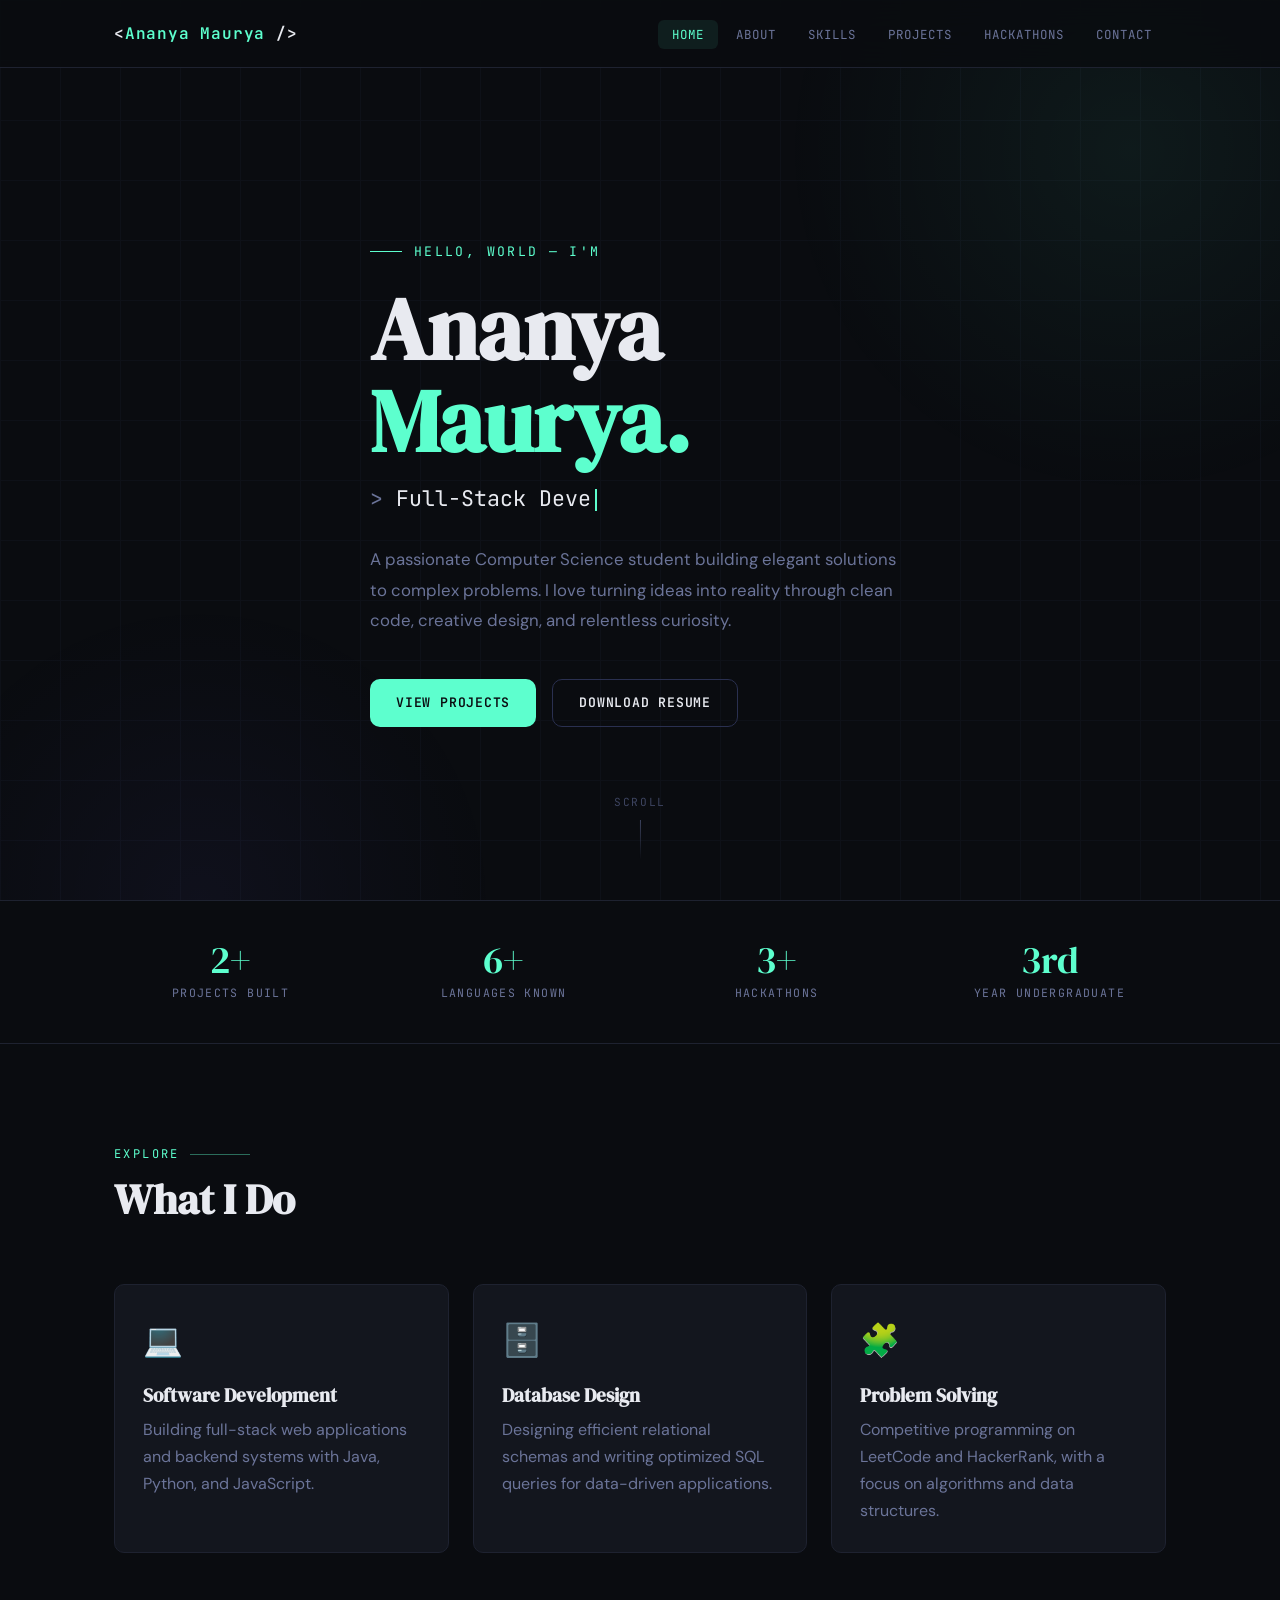
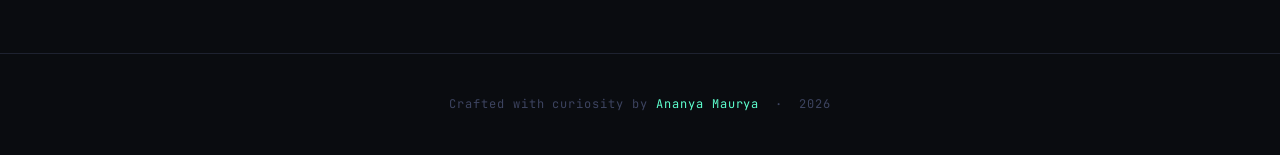
==== commit 55b3770f: "Fixed year issue" ====
--- a/index.html
+++ b/index.html
@@ -117,7 +117,7 @@
   <footer class="footer" role="contentinfo">
     <div class="container">
       <p class="footer-text">
-        Crafted with curiosity by <a href="index.html">Ananya Maurya</a> &nbsp;·&nbsp; 2024
+        Crafted with curiosity by <a href="index.html">Ananya Maurya</a> &nbsp;·&nbsp; 2026
       </p>
     </div>
   </footer>
